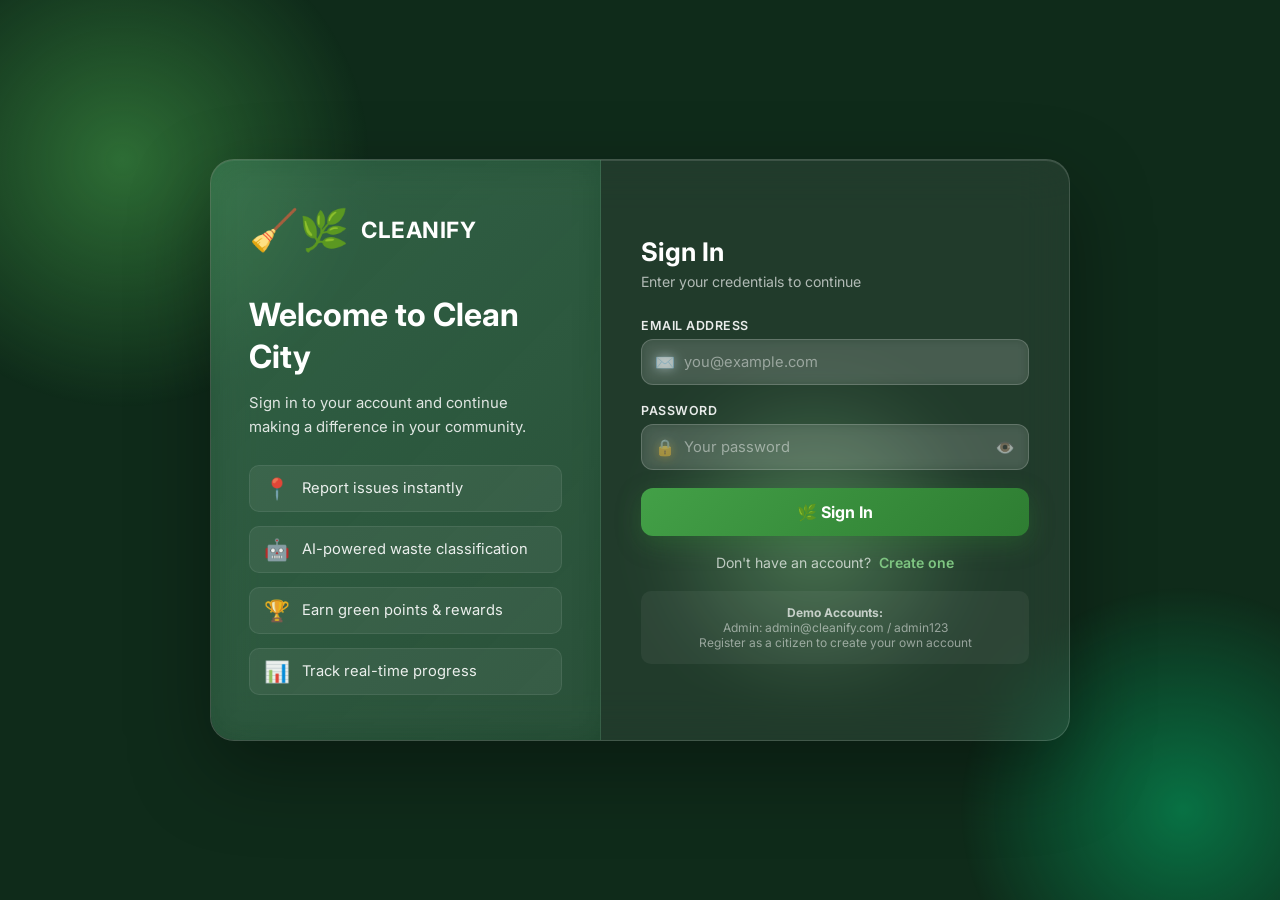
==== index.html @ 0e777935 "init2" ====
<!DOCTYPE html>
<html lang="en">
<head>
    <meta charset="UTF-8">
    <meta name="viewport" content="width=device-width, initial-scale=1.0">
    <title>Sign In - CLEANIFY</title>
    <link href="https://fonts.googleapis.com/css2?family=Inter:wght@400;500;600;700;800&display=swap" rel="stylesheet">
    <style>
        * { margin: 0; padding: 0; box-sizing: border-box; }
        body {
            font-family: 'Inter', sans-serif;
            background: #0f2b1a;
            min-height: 100vh;
            display: flex;
            align-items: center;
            justify-content: center;
            position: relative;
            overflow: hidden;
        }
        body::before {
            content: '';
            position: fixed;
            top: -10%; left: -10%;
            width: 500px; height: 500px;
            background: radial-gradient(circle, rgba(76,175,80,0.5) 0%, transparent 70%);
            border-radius: 50%;
            animation: blob1 18s ease-in-out infinite;
            z-index: 0;
        }
        body::after {
            content: '';
            position: fixed;
            bottom: -15%; right: -10%;
            width: 450px; height: 450px;
            background: radial-gradient(circle, rgba(0,200,120,0.45) 0%, transparent 70%);
            border-radius: 50%;
            animation: blob2 22s ease-in-out infinite;
            z-index: 0;
        }
        @keyframes blob1 { 0%,100%{transform:translate(0,0) scale(1);} 33%{transform:translate(80px,60px) scale(1.15);} 66%{transform:translate(-40px,100px) scale(0.9);} }
        @keyframes blob2 { 0%,100%{transform:translate(0,0) scale(1);} 33%{transform:translate(-70px,-50px) scale(1.1);} 66%{transform:translate(50px,-80px) scale(0.95);} }
        @keyframes fadeInUp { from{opacity:0;transform:translateY(20px);} to{opacity:1;transform:translateY(0);} }
        @keyframes bounce { 0%,100%{transform:translateY(0);} 50%{transform:translateY(-10px);} }
        @keyframes spin { to{transform:rotate(360deg);} }

        .login-wrapper {
            width: 100%;
            max-width: 900px;
            padding: 20px;
            position: relative;
            z-index: 1;
            animation: fadeInUp 0.6s ease-out;
        }
        .login-container {
            display: grid;
            grid-template-columns: 1fr 1.2fr;
            background: rgba(255,255,255,0.08);
            border-radius: 24px;
            overflow: hidden;
            box-shadow: 0 30px 80px rgba(0,0,0,0.35), inset 0 1px 0 rgba(255,255,255,0.12);
            border: 1px solid rgba(255,255,255,0.15);
            backdrop-filter: blur(24px);
        }
        .login-branding {
            background: linear-gradient(135deg, rgba(46,125,79,0.45) 0%, rgba(27,94,54,0.35) 100%);
            backdrop-filter: blur(16px);
            border-right: 1px solid rgba(255,255,255,0.08);
            padding: 45px 38px;
            display: flex;
            flex-direction: column;
            justify-content: center;
            gap: 20px;
        }
        .brand-header { display:flex;align-items:center;gap:12px;margin-bottom:20px; }
        .brand-header .logo-icon { font-size:2.5rem;animation:bounce 2s ease-in-out infinite; }
        .brand-header .logo-text { font-size:1.4rem;font-weight:700;color:white;letter-spacing:0.5px; }
        .brand-content h1 { font-size:2rem;color:white;margin-bottom:15px;line-height:1.3; }
        .brand-content p { font-size:0.93rem;color:rgba(255,255,255,0.85);line-height:1.6;margin-bottom:25px; }
        .features-list { list-style:none;display:flex;flex-direction:column;gap:14px; }
        .features-list li {
            display:flex;align-items:center;gap:12px;font-size:0.92rem;color:rgba(255,255,255,0.9);
            padding:10px 14px;background:rgba(255,255,255,0.06);border-radius:10px;
            border:1px solid rgba(255,255,255,0.08);transition:all 0.3s ease;
        }
        .features-list li:hover { background:rgba(255,255,255,0.1);transform:translateX(4px); }
        .feature-icon { font-size:1.3rem;flex-shrink:0; }

        .login-form-wrapper {
            padding: 50px 40px;
            display: flex;
            flex-direction: column;
            justify-content: center;
        }
        .form-header { margin-bottom:28px; }
        .form-header h2 { font-size:1.6rem;color:white;margin-bottom:6px;font-weight:700; }
        .form-header p { font-size:0.88rem;color:rgba(255,255,255,0.65); }

        .form-group { margin-bottom:18px; }
        .form-group label { display:block;font-size:0.78rem;font-weight:600;color:rgba(255,255,255,0.9);margin-bottom:6px;text-transform:uppercase;letter-spacing:0.5px; }
        .input-wrapper { position:relative; }
        .input-icon { position:absolute;left:14px;top:50%;transform:translateY(-50%);font-size:1rem;opacity:0.5;pointer-events:none; }
        .input-wrapper input {
            width:100%;padding:13px 14px 13px 42px;
            border:1.5px solid rgba(255,255,255,0.18);border-radius:12px;
            background:rgba(255,255,255,0.1);backdrop-filter:blur(6px);
            color:white;font-size:0.92rem;font-family:'Inter',sans-serif;
            transition:all 0.35s;
        }
        .input-wrapper input::placeholder { color:rgba(255,255,255,0.45); }
        .input-wrapper input:focus { outline:none;border-color:#4caf50;background:rgba(255,255,255,0.1);box-shadow:0 0 0 4px rgba(76,175,80,0.15); }
        .toggle-password {
            position:absolute;right:14px;top:50%;transform:translateY(-50%);
            background:none;border:none;color:rgba(255,255,255,0.5);cursor:pointer;font-size:1rem;
        }
        .toggle-password:hover { color:rgba(255,255,255,0.8); }

        .login-btn {
            width:100%;padding:14px;
            background:linear-gradient(135deg,#43a047 0%,#2e7d32 100%);
            border:none;border-radius:12px;color:white;font-size:1rem;font-weight:700;
            font-family:'Inter',sans-serif;cursor:pointer;
            transition:all 0.35s;box-shadow:0 8px 24px rgba(46,125,50,0.35);
            position:relative;overflow:hidden;
        }
        .login-btn:hover:not(:disabled) { transform:translateY(-3px);box-shadow:0 14px 36px rgba(46,125,50,0.5); }
        .login-btn:disabled { opacity:0.5;cursor:not-allowed; }
        .login-btn .btn-loading { display:none; }
        .login-btn.loading .btn-text { visibility:hidden; }
        .login-btn.loading .btn-loading { display:block;position:absolute;top:50%;left:50%;transform:translate(-50%,-50%); }
        .spinner { width:22px;height:22px;border:3px solid rgba(255,255,255,0.3);border-top-color:white;border-radius:50%;animation:spin 0.7s linear infinite; }

        .auth-msg { margin-top:14px;padding:12px;border-radius:10px;text-align:center;font-size:0.88rem;font-weight:500;display:none; }
        .auth-msg.success { background:rgba(129,199,132,0.15);color:#81c784;border:1px solid rgba(129,199,132,0.3); }
        .auth-msg.error { background:rgba(255,71,87,0.15);color:#ff4757;border:1px solid rgba(255,71,87,0.3); }

        .register-prompt { text-align:center;margin-top:18px;font-size:0.88rem;color:rgba(255,255,255,0.7); }
        .register-prompt a { color:#81c784;text-decoration:none;font-weight:600;margin-left:4px; }
        .register-prompt a:hover { color:#a5d6a7; }

        @media (max-width: 768px) {
            .login-container { grid-template-columns: 1fr; }
            .login-branding { display: none; }
            .login-form-wrapper { padding: 36px 28px; }
        }
    </style>
</head>
<body>
    <div style="position:fixed;top:40%;left:50%;width:350px;height:350px;background:radial-gradient(circle,rgba(129,199,132,0.4) 0%,transparent 70%);border-radius:50%;animation:blob1 25s ease-in-out infinite reverse;z-index:0;"></div>

    <div class="login-wrapper">
        <div class="login-container">
            <!-- Branding -->
            <div class="login-branding">
                <div class="brand-header">
                    <span class="logo-icon">🧹🌿</span>
                    <span class="logo-text">CLEANIFY</span>
                </div>
                <div class="brand-content">
                    <h1>Welcome to Clean City</h1>
                    <p>Sign in to your account and continue making a difference in your community.</p>
                    <ul class="features-list">
                        <li><span class="feature-icon">📍</span>Report issues instantly</li>
                        <li><span class="feature-icon">🤖</span>AI-powered waste classification</li>
                        <li><span class="feature-icon">🏆</span>Earn green points & rewards</li>
                        <li><span class="feature-icon">📊</span>Track real-time progress</li>
                    </ul>
                </div>
            </div>

            <!-- Login Form -->
            <div class="login-form-wrapper">
                <div class="form-header">
                    <h2>Sign In</h2>
                    <p>Enter your credentials to continue</p>
                </div>

                <form id="loginForm" onsubmit="handleLogin(event)" novalidate>
                    <div class="form-group">
                        <label for="email">Email Address</label>
                        <div class="input-wrapper">
                            <span class="input-icon">✉️</span>
                            <input type="email" id="email" placeholder="you@example.com" required autocomplete="email">
                        </div>
                    </div>

                    <div class="form-group">
                        <label for="password">Password</label>
                        <div class="input-wrapper">
                            <span class="input-icon">🔒</span>
                            <input type="password" id="password" placeholder="Your password" required autocomplete="current-password">
                            <button type="button" class="toggle-password" onclick="toggleVis('password', this)">👁️</button>
                        </div>
                    </div>

                    <button type="submit" class="login-btn" id="loginBtn">
                        <span class="btn-text">🌿 Sign In</span>
                        <span class="btn-loading"><div class="spinner"></div></span>
                    </button>
                </form>

                <div id="authMsg" class="auth-msg"></div>

                <p class="register-prompt">
                    Don't have an account? <a href="./reg.html">Create one</a>
                </p>

                <div style="margin-top:20px;padding:14px;background:rgba(255,255,255,0.05);border-radius:10px;font-size:12px;color:rgba(255,255,255,0.5);text-align:center;">
                    <strong style="color:rgba(255,255,255,0.7);">Demo Accounts:</strong><br>
                    Admin: admin@cleanify.com / admin123<br>
                    Register as a citizen to create your own account
                </div>
            </div>
        </div>
    </div>

    <script>
        const API = 'https://cleanify-6yh1.onrender.com';

        // If already logged in, redirect
        const token = localStorage.getItem('cleanify_token');
        const role = localStorage.getItem('cleanify_role');
        if (token) {
            if (role === 'admin') window.location.href = './admin.html';
            else window.location.href = './user.html';
        }

        function toggleVis(inputId, btn) {
            const input = document.getElementById(inputId);
            input.type = input.type === 'password' ? 'text' : 'password';
            btn.textContent = input.type === 'password' ? '👁️' : '🙈';
        }

        async function handleLogin(e) {
            e.preventDefault();
            const email = document.getElementById('email').value.trim();
            const password = document.getElementById('password').value;
            const btn = document.getElementById('loginBtn');
            const msgEl = document.getElementById('authMsg');

            if (!email || !password) {
                showMsg('Please enter email and password.', 'error');
                return;
            }

            btn.classList.add('loading');
            btn.disabled = true;
            msgEl.style.display = 'none';

            try {
                const res = await fetch(`${API}/api/auth/login`, {
                    method: 'POST',
                    headers: { 'Content-Type': 'application/json' },
                    body: JSON.stringify({ email, password })
                });

                const data = await res.json();
                if (!res.ok) throw new Error(data.error || 'Login failed');

                localStorage.setItem('cleanify_token', data.token);
                localStorage.setItem('cleanify_role', data.role);
                localStorage.setItem('cleanify_name', data.fullname);

                showMsg(`✅ Welcome back, ${data.fullname}! Redirecting...`, 'success');
                setTimeout(() => {
                    if (data.role === 'admin') window.location.href = './admin.html';
                    else window.location.href = './user.html';
                }, 1000);

            } catch (err) {
                showMsg(err.message, 'error');
            } finally {
                btn.classList.remove('loading');
                btn.disabled = false;
            }
        }

        function showMsg(msg, type) {
            const el = document.getElementById('authMsg');
            el.textContent = msg;
            el.className = `auth-msg ${type}`;
            el.style.display = 'block';
        }
    </script>
</body>
</html>
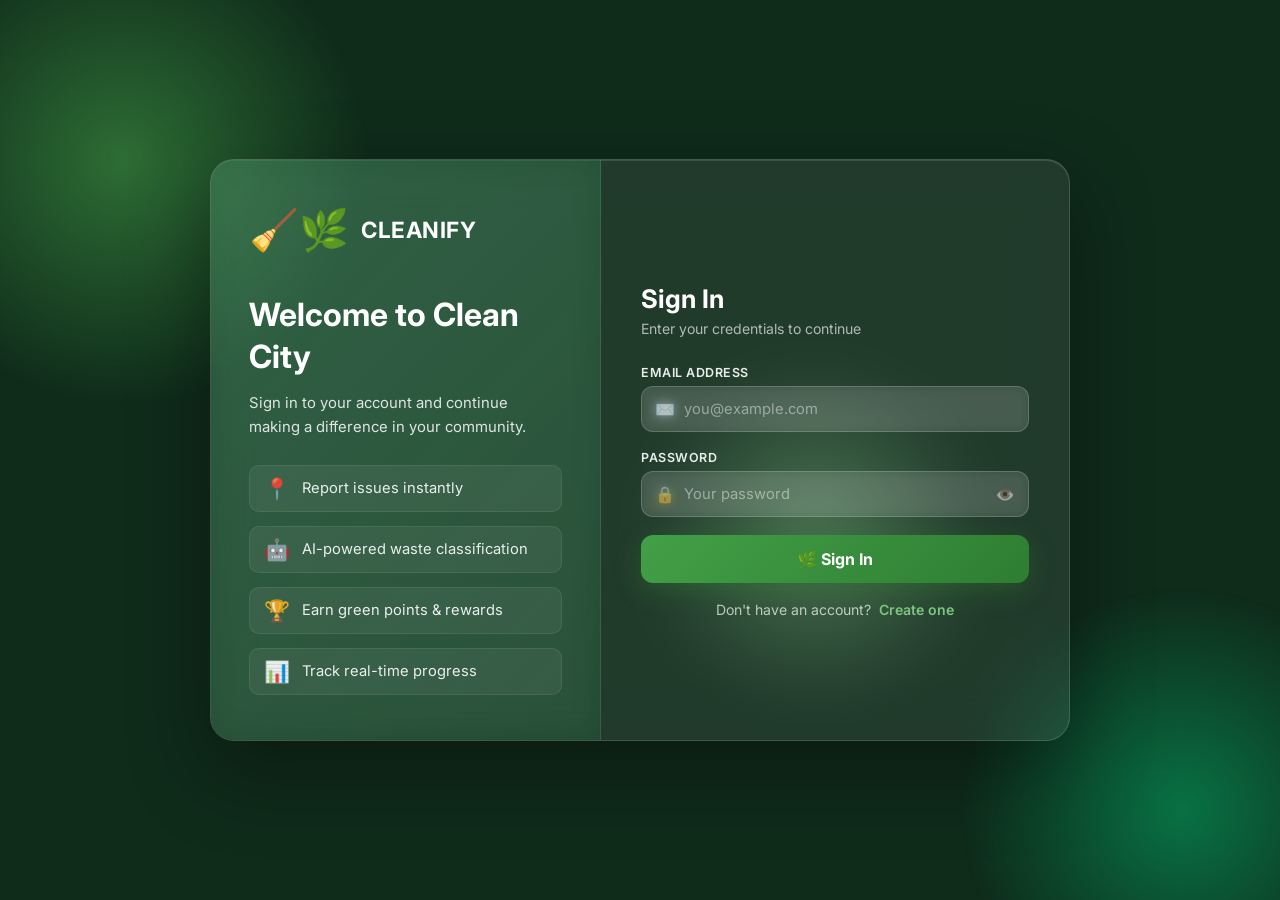
==== commit 63691f00: "added vid" ====
--- a/index.html
+++ b/index.html
@@ -7,149 +7,57 @@
     <link href="https://fonts.googleapis.com/css2?family=Inter:wght@400;500;600;700;800&display=swap" rel="stylesheet">
     <style>
         * { margin: 0; padding: 0; box-sizing: border-box; }
-        body {
-            font-family: 'Inter', sans-serif;
-            background: #0f2b1a;
-            min-height: 100vh;
-            display: flex;
-            align-items: center;
-            justify-content: center;
-            position: relative;
-            overflow: hidden;
-        }
-        body::before {
-            content: '';
-            position: fixed;
-            top: -10%; left: -10%;
-            width: 500px; height: 500px;
-            background: radial-gradient(circle, rgba(76,175,80,0.5) 0%, transparent 70%);
-            border-radius: 50%;
-            animation: blob1 18s ease-in-out infinite;
-            z-index: 0;
-        }
-        body::after {
-            content: '';
-            position: fixed;
-            bottom: -15%; right: -10%;
-            width: 450px; height: 450px;
-            background: radial-gradient(circle, rgba(0,200,120,0.45) 0%, transparent 70%);
-            border-radius: 50%;
-            animation: blob2 22s ease-in-out infinite;
-            z-index: 0;
-        }
+        body { font-family: 'Inter', sans-serif; background: #0f2b1a; min-height: 100vh; display: flex; align-items: center; justify-content: center; position: relative; overflow: hidden; }
+        body::before { content: ''; position: fixed; top: -10%; left: -10%; width: 500px; height: 500px; background: radial-gradient(circle, rgba(76,175,80,0.5) 0%, transparent 70%); border-radius: 50%; animation: blob1 18s ease-in-out infinite; z-index: 0; }
+        body::after { content: ''; position: fixed; bottom: -15%; right: -10%; width: 450px; height: 450px; background: radial-gradient(circle, rgba(0,200,120,0.45) 0%, transparent 70%); border-radius: 50%; animation: blob2 22s ease-in-out infinite; z-index: 0; }
         @keyframes blob1 { 0%,100%{transform:translate(0,0) scale(1);} 33%{transform:translate(80px,60px) scale(1.15);} 66%{transform:translate(-40px,100px) scale(0.9);} }
         @keyframes blob2 { 0%,100%{transform:translate(0,0) scale(1);} 33%{transform:translate(-70px,-50px) scale(1.1);} 66%{transform:translate(50px,-80px) scale(0.95);} }
         @keyframes fadeInUp { from{opacity:0;transform:translateY(20px);} to{opacity:1;transform:translateY(0);} }
         @keyframes bounce { 0%,100%{transform:translateY(0);} 50%{transform:translateY(-10px);} }
         @keyframes spin { to{transform:rotate(360deg);} }
-
-        .login-wrapper {
-            width: 100%;
-            max-width: 900px;
-            padding: 20px;
-            position: relative;
-            z-index: 1;
-            animation: fadeInUp 0.6s ease-out;
-        }
-        .login-container {
-            display: grid;
-            grid-template-columns: 1fr 1.2fr;
-            background: rgba(255,255,255,0.08);
-            border-radius: 24px;
-            overflow: hidden;
-            box-shadow: 0 30px 80px rgba(0,0,0,0.35), inset 0 1px 0 rgba(255,255,255,0.12);
-            border: 1px solid rgba(255,255,255,0.15);
-            backdrop-filter: blur(24px);
-        }
-        .login-branding {
-            background: linear-gradient(135deg, rgba(46,125,79,0.45) 0%, rgba(27,94,54,0.35) 100%);
-            backdrop-filter: blur(16px);
-            border-right: 1px solid rgba(255,255,255,0.08);
-            padding: 45px 38px;
-            display: flex;
-            flex-direction: column;
-            justify-content: center;
-            gap: 20px;
-        }
+        .login-wrapper { width:100%;max-width:900px;padding:20px;position:relative;z-index:1;animation:fadeInUp 0.6s ease-out; }
+        .login-container { display:grid;grid-template-columns:1fr 1.2fr;background:rgba(255,255,255,0.08);border-radius:24px;overflow:hidden;box-shadow:0 30px 80px rgba(0,0,0,0.35),inset 0 1px 0 rgba(255,255,255,0.12);border:1px solid rgba(255,255,255,0.15);backdrop-filter:blur(24px); }
+        .login-branding { background:linear-gradient(135deg,rgba(46,125,79,0.45) 0%,rgba(27,94,54,0.35) 100%);backdrop-filter:blur(16px);border-right:1px solid rgba(255,255,255,0.08);padding:45px 38px;display:flex;flex-direction:column;justify-content:center;gap:20px; }
         .brand-header { display:flex;align-items:center;gap:12px;margin-bottom:20px; }
         .brand-header .logo-icon { font-size:2.5rem;animation:bounce 2s ease-in-out infinite; }
         .brand-header .logo-text { font-size:1.4rem;font-weight:700;color:white;letter-spacing:0.5px; }
         .brand-content h1 { font-size:2rem;color:white;margin-bottom:15px;line-height:1.3; }
         .brand-content p { font-size:0.93rem;color:rgba(255,255,255,0.85);line-height:1.6;margin-bottom:25px; }
         .features-list { list-style:none;display:flex;flex-direction:column;gap:14px; }
-        .features-list li {
-            display:flex;align-items:center;gap:12px;font-size:0.92rem;color:rgba(255,255,255,0.9);
-            padding:10px 14px;background:rgba(255,255,255,0.06);border-radius:10px;
-            border:1px solid rgba(255,255,255,0.08);transition:all 0.3s ease;
-        }
+        .features-list li { display:flex;align-items:center;gap:12px;font-size:0.92rem;color:rgba(255,255,255,0.9);padding:10px 14px;background:rgba(255,255,255,0.06);border-radius:10px;border:1px solid rgba(255,255,255,0.08);transition:all 0.3s ease; }
         .features-list li:hover { background:rgba(255,255,255,0.1);transform:translateX(4px); }
         .feature-icon { font-size:1.3rem;flex-shrink:0; }
-
-        .login-form-wrapper {
-            padding: 50px 40px;
-            display: flex;
-            flex-direction: column;
-            justify-content: center;
-        }
+        .login-form-wrapper { padding:50px 40px;display:flex;flex-direction:column;justify-content:center; }
         .form-header { margin-bottom:28px; }
         .form-header h2 { font-size:1.6rem;color:white;margin-bottom:6px;font-weight:700; }
         .form-header p { font-size:0.88rem;color:rgba(255,255,255,0.65); }
-
         .form-group { margin-bottom:18px; }
         .form-group label { display:block;font-size:0.78rem;font-weight:600;color:rgba(255,255,255,0.9);margin-bottom:6px;text-transform:uppercase;letter-spacing:0.5px; }
         .input-wrapper { position:relative; }
         .input-icon { position:absolute;left:14px;top:50%;transform:translateY(-50%);font-size:1rem;opacity:0.5;pointer-events:none; }
-        .input-wrapper input {
-            width:100%;padding:13px 14px 13px 42px;
-            border:1.5px solid rgba(255,255,255,0.18);border-radius:12px;
-            background:rgba(255,255,255,0.1);backdrop-filter:blur(6px);
-            color:white;font-size:0.92rem;font-family:'Inter',sans-serif;
-            transition:all 0.35s;
-        }
+        .input-wrapper input { width:100%;padding:13px 14px 13px 42px;border:1.5px solid rgba(255,255,255,0.18);border-radius:12px;background:rgba(255,255,255,0.1);backdrop-filter:blur(6px);color:white;font-size:0.92rem;font-family:'Inter',sans-serif;transition:all 0.35s; }
         .input-wrapper input::placeholder { color:rgba(255,255,255,0.45); }
-        .input-wrapper input:focus { outline:none;border-color:#4caf50;background:rgba(255,255,255,0.1);box-shadow:0 0 0 4px rgba(76,175,80,0.15); }
-        .toggle-password {
-            position:absolute;right:14px;top:50%;transform:translateY(-50%);
-            background:none;border:none;color:rgba(255,255,255,0.5);cursor:pointer;font-size:1rem;
-        }
-        .toggle-password:hover { color:rgba(255,255,255,0.8); }
-
-        .login-btn {
-            width:100%;padding:14px;
-            background:linear-gradient(135deg,#43a047 0%,#2e7d32 100%);
-            border:none;border-radius:12px;color:white;font-size:1rem;font-weight:700;
-            font-family:'Inter',sans-serif;cursor:pointer;
-            transition:all 0.35s;box-shadow:0 8px 24px rgba(46,125,50,0.35);
-            position:relative;overflow:hidden;
-        }
+        .input-wrapper input:focus { outline:none;border-color:#4caf50;box-shadow:0 0 0 4px rgba(76,175,80,0.15); }
+        .toggle-password { position:absolute;right:14px;top:50%;transform:translateY(-50%);background:none;border:none;color:rgba(255,255,255,0.5);cursor:pointer;font-size:1rem; }
+        .login-btn { width:100%;padding:14px;background:linear-gradient(135deg,#43a047 0%,#2e7d32 100%);border:none;border-radius:12px;color:white;font-size:1rem;font-weight:700;font-family:'Inter',sans-serif;cursor:pointer;transition:all 0.35s;box-shadow:0 8px 24px rgba(46,125,50,0.35);position:relative;overflow:hidden; }
         .login-btn:hover:not(:disabled) { transform:translateY(-3px);box-shadow:0 14px 36px rgba(46,125,50,0.5); }
         .login-btn:disabled { opacity:0.5;cursor:not-allowed; }
         .login-btn .btn-loading { display:none; }
         .login-btn.loading .btn-text { visibility:hidden; }
         .login-btn.loading .btn-loading { display:block;position:absolute;top:50%;left:50%;transform:translate(-50%,-50%); }
         .spinner { width:22px;height:22px;border:3px solid rgba(255,255,255,0.3);border-top-color:white;border-radius:50%;animation:spin 0.7s linear infinite; }
-
         .auth-msg { margin-top:14px;padding:12px;border-radius:10px;text-align:center;font-size:0.88rem;font-weight:500;display:none; }
         .auth-msg.success { background:rgba(129,199,132,0.15);color:#81c784;border:1px solid rgba(129,199,132,0.3); }
         .auth-msg.error { background:rgba(255,71,87,0.15);color:#ff4757;border:1px solid rgba(255,71,87,0.3); }
-
         .register-prompt { text-align:center;margin-top:18px;font-size:0.88rem;color:rgba(255,255,255,0.7); }
         .register-prompt a { color:#81c784;text-decoration:none;font-weight:600;margin-left:4px; }
-        .register-prompt a:hover { color:#a5d6a7; }
-
-        @media (max-width: 768px) {
-            .login-container { grid-template-columns: 1fr; }
-            .login-branding { display: none; }
-            .login-form-wrapper { padding: 36px 28px; }
-        }
+        @media (max-width:768px) { .login-container{grid-template-columns:1fr;} .login-branding{display:none;} .login-form-wrapper{padding:36px 28px;} }
     </style>
 </head>
 <body>
     <div style="position:fixed;top:40%;left:50%;width:350px;height:350px;background:radial-gradient(circle,rgba(129,199,132,0.4) 0%,transparent 70%);border-radius:50%;animation:blob1 25s ease-in-out infinite reverse;z-index:0;"></div>
-
     <div class="login-wrapper">
         <div class="login-container">
-            <!-- Branding -->
             <div class="login-branding">
                 <div class="brand-header">
                     <span class="logo-icon">🧹🌿</span>
@@ -166,14 +74,11 @@
                     </ul>
                 </div>
             </div>
-
-            <!-- Login Form -->
             <div class="login-form-wrapper">
                 <div class="form-header">
                     <h2>Sign In</h2>
                     <p>Enter your credentials to continue</p>
                 </div>
-
                 <form id="loginForm" onsubmit="handleLogin(event)" novalidate>
                     <div class="form-group">
                         <label for="email">Email Address</label>
@@ -182,104 +87,57 @@
                             <input type="email" id="email" placeholder="you@example.com" required autocomplete="email">
                         </div>
                     </div>
-
                     <div class="form-group">
                         <label for="password">Password</label>
                         <div class="input-wrapper">
                             <span class="input-icon">🔒</span>
                             <input type="password" id="password" placeholder="Your password" required autocomplete="current-password">
-                            <button type="button" class="toggle-password" onclick="toggleVis('password', this)">👁️</button>
+                            <button type="button" class="toggle-password" onclick="toggleVis('password',this)">👁️</button>
                         </div>
                     </div>
-
                     <button type="submit" class="login-btn" id="loginBtn">
                         <span class="btn-text">🌿 Sign In</span>
                         <span class="btn-loading"><div class="spinner"></div></span>
                     </button>
                 </form>
-
                 <div id="authMsg" class="auth-msg"></div>
-
-                <p class="register-prompt">
-                    Don't have an account? <a href="./reg.html">Create one</a>
-                </p>
-
-                <div style="margin-top:20px;padding:14px;background:rgba(255,255,255,0.05);border-radius:10px;font-size:12px;color:rgba(255,255,255,0.5);text-align:center;">
-                    <strong style="color:rgba(255,255,255,0.7);">Demo Accounts:</strong><br>
-                    Admin: admin@cleanify.com / admin123<br>
-                    Register as a citizen to create your own account
-                </div>
+                <p class="register-prompt">Don't have an account? <a href="./reg.html">Create one</a></p>
             </div>
         </div>
     </div>
-
     <script>
         const API = 'https://cleanify-6yh1.onrender.com';
-
-        // If already logged in, redirect
         const token = localStorage.getItem('cleanify_token');
         const role = localStorage.getItem('cleanify_role');
-        if (token) {
-            if (role === 'admin') window.location.href = './admin.html';
-            else window.location.href = './user.html';
+        if (token) { window.location.href = role === 'admin' ? './admin.html' : './user.html'; }
+        function toggleVis(id, btn) {
+            const inp = document.getElementById(id);
+            inp.type = inp.type === 'password' ? 'text' : 'password';
+            btn.textContent = inp.type === 'password' ? '👁️' : '🙈';
         }
-
-        function toggleVis(inputId, btn) {
-            const input = document.getElementById(inputId);
-            input.type = input.type === 'password' ? 'text' : 'password';
-            btn.textContent = input.type === 'password' ? '👁️' : '🙈';
-        }
-
         async function handleLogin(e) {
             e.preventDefault();
             const email = document.getElementById('email').value.trim();
             const password = document.getElementById('password').value;
             const btn = document.getElementById('loginBtn');
-            const msgEl = document.getElementById('authMsg');
-
-            if (!email || !password) {
-                showMsg('Please enter email and password.', 'error');
-                return;
-            }
-
-            btn.classList.add('loading');
-            btn.disabled = true;
-            msgEl.style.display = 'none';
-
+            if (!email || !password) { showMsg('Please enter email and password.', 'error'); return; }
+            btn.classList.add('loading'); btn.disabled = true;
             try {
-                const res = await fetch(`${API}/api/auth/login`, {
-                    method: 'POST',
-                    headers: { 'Content-Type': 'application/json' },
-                    body: JSON.stringify({ email, password })
-                });
-
+                const res = await fetch(`${API}/api/auth/login`, { method:'POST', headers:{'Content-Type':'application/json'}, body: JSON.stringify({email, password}) });
                 const data = await res.json();
                 if (!res.ok) throw new Error(data.error || 'Login failed');
-
                 localStorage.setItem('cleanify_token', data.token);
                 localStorage.setItem('cleanify_role', data.role);
                 localStorage.setItem('cleanify_name', data.fullname);
-
                 showMsg(`✅ Welcome back, ${data.fullname}! Redirecting...`, 'success');
-                setTimeout(() => {
-                    if (data.role === 'admin') window.location.href = './admin.html';
-                    else window.location.href = './user.html';
-                }, 1000);
-
-            } catch (err) {
-                showMsg(err.message, 'error');
-            } finally {
-                btn.classList.remove('loading');
-                btn.disabled = false;
-            }
+                setTimeout(() => { window.location.href = data.role === 'admin' ? './admin.html' : './user.html'; }, 1000);
+            } catch(err) { showMsg(err.message, 'error'); }
+            finally { btn.classList.remove('loading'); btn.disabled = false; }
         }
-
         function showMsg(msg, type) {
             const el = document.getElementById('authMsg');
-            el.textContent = msg;
-            el.className = `auth-msg ${type}`;
-            el.style.display = 'block';
+            el.textContent = msg; el.className = `auth-msg ${type}`; el.style.display = 'block';
         }
     </script>
 </body>
-</html>
+</html>
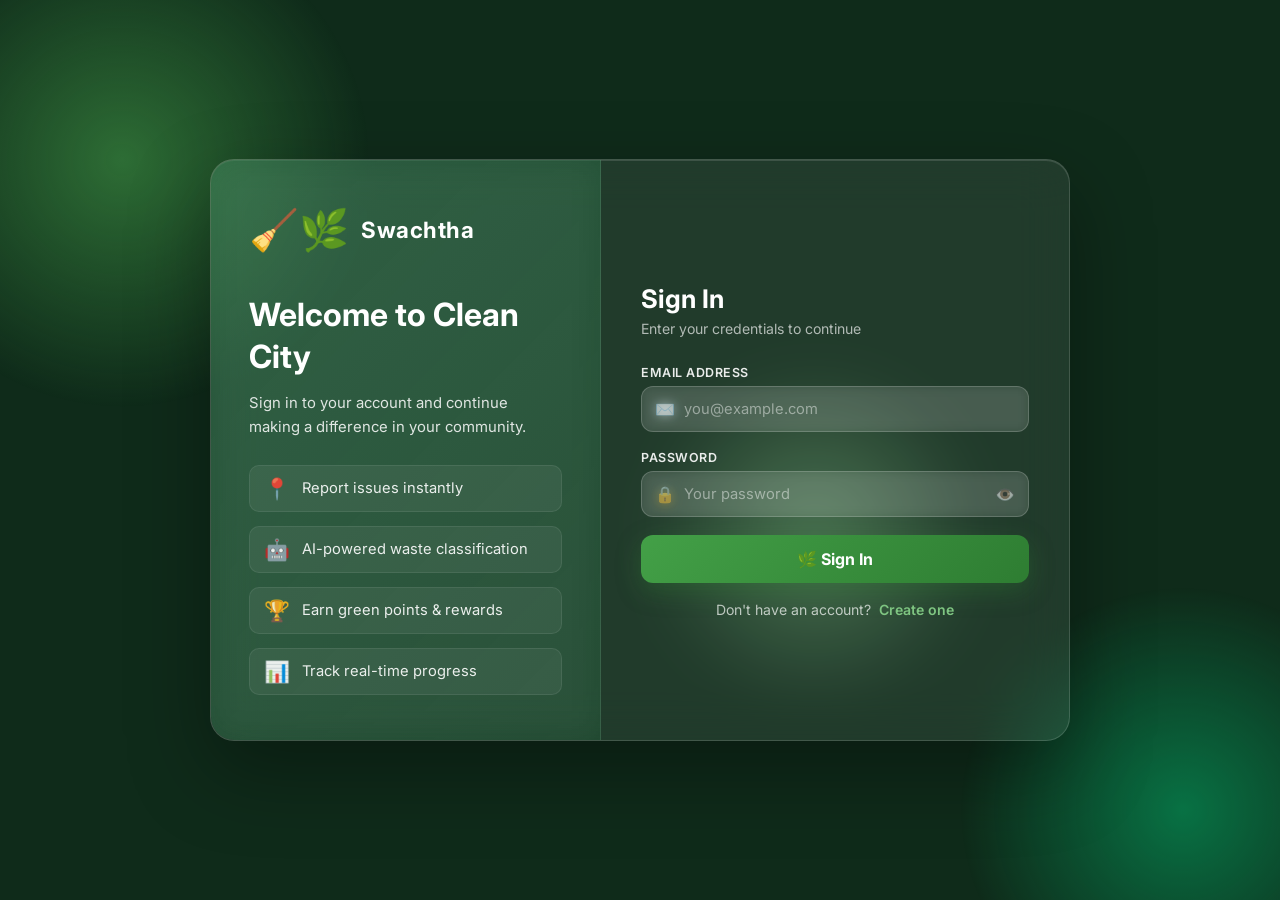
==== commit 67fce903: "name changed" ====
--- a/index.html
+++ b/index.html
@@ -3,7 +3,7 @@
 <head>
     <meta charset="UTF-8">
     <meta name="viewport" content="width=device-width, initial-scale=1.0">
-    <title>Sign In - CLEANIFY</title>
+    <title>Sign In - Swachtha</title>
     <link href="https://fonts.googleapis.com/css2?family=Inter:wght@400;500;600;700;800&display=swap" rel="stylesheet">
     <style>
         * { margin: 0; padding: 0; box-sizing: border-box; }
@@ -61,7 +61,7 @@
             <div class="login-branding">
                 <div class="brand-header">
                     <span class="logo-icon">🧹🌿</span>
-                    <span class="logo-text">CLEANIFY</span>
+                    <span class="logo-text">Swachtha</span>
                 </div>
                 <div class="brand-content">
                     <h1>Welcome to Clean City</h1>
@@ -106,9 +106,9 @@
         </div>
     </div>
     <script>
-        const API = 'https://cleanify-6yh1.onrender.com';
-        const token = localStorage.getItem('cleanify_token');
-        const role = localStorage.getItem('cleanify_role');
+        const API = 'https://Swachtha-6yh1.onrender.com';
+        const token = localStorage.getItem('Swachtha_token');
+        const role = localStorage.getItem('Swachtha_role');
         if (token) { window.location.href = role === 'admin' ? './admin.html' : './user.html'; }
         function toggleVis(id, btn) {
             const inp = document.getElementById(id);
@@ -126,9 +126,9 @@
                 const res = await fetch(`${API}/api/auth/login`, { method:'POST', headers:{'Content-Type':'application/json'}, body: JSON.stringify({email, password}) });
                 const data = await res.json();
                 if (!res.ok) throw new Error(data.error || 'Login failed');
-                localStorage.setItem('cleanify_token', data.token);
-                localStorage.setItem('cleanify_role', data.role);
-                localStorage.setItem('cleanify_name', data.fullname);
+                localStorage.setItem('Swachtha_token', data.token);
+                localStorage.setItem('Swachtha_role', data.role);
+                localStorage.setItem('Swachtha_name', data.fullname);
                 showMsg(`✅ Welcome back, ${data.fullname}! Redirecting...`, 'success');
                 setTimeout(() => { window.location.href = data.role === 'admin' ? './admin.html' : './user.html'; }, 1000);
             } catch(err) { showMsg(err.message, 'error'); }
